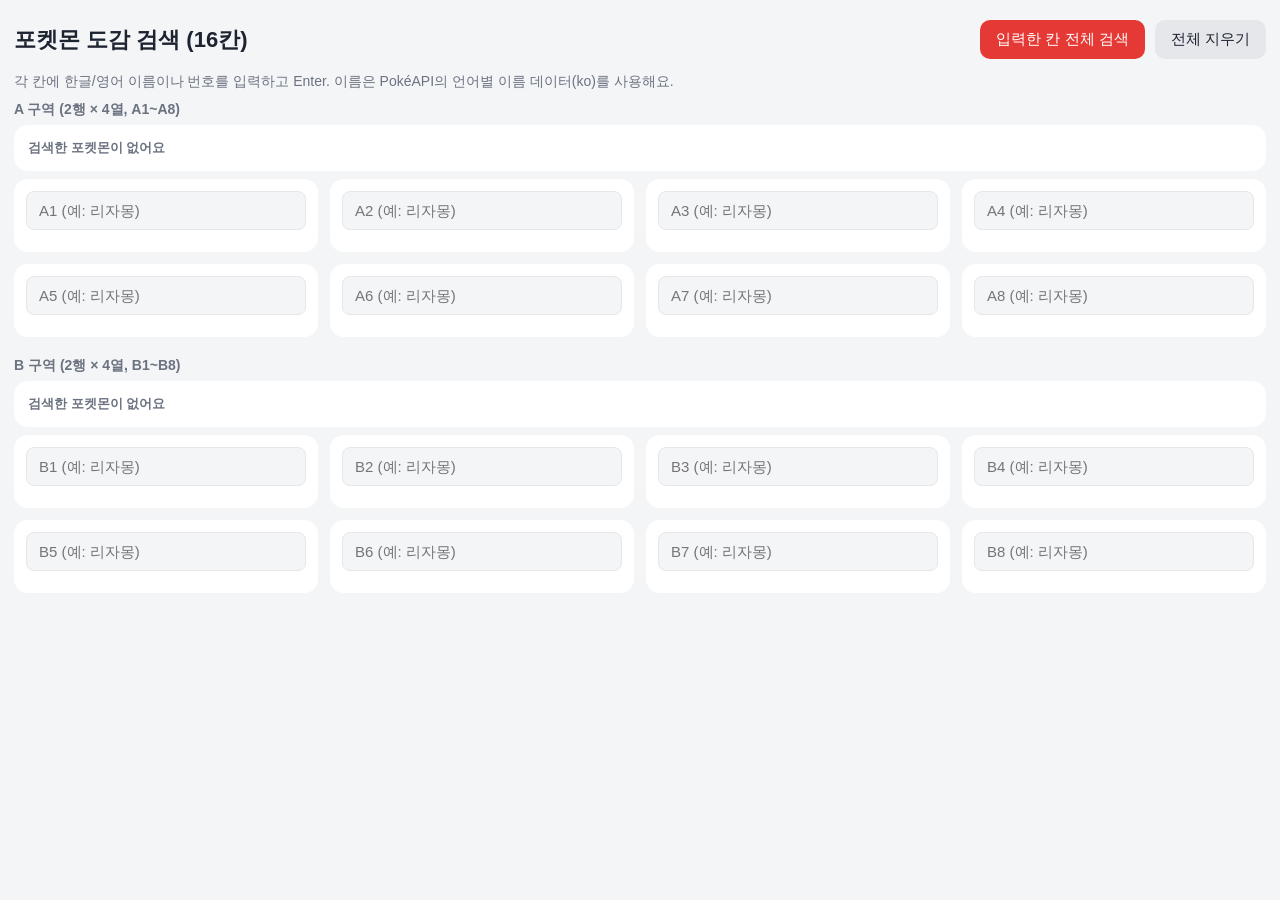
==== index.html @ ca9c8c79 "inital commit" ====
<!DOCTYPE html>
<html lang="ko">
<head>
  <meta charset="utf-8">
  <meta name="viewport" content="width=device-width, initial-scale=1">
  <title>포켓몬 도감 검색 (16칸)</title>
  <style>
    :root { --bg:#f4f5f7; --card:#fff; --text:#1d2330; --muted:#6b7280; --accent:#e53935; --bar:#e5e7eb; color-scheme: light; }
    @media (prefers-color-scheme: dark) {
      :root { --bg:#14171f; --card:#1e232e; --text:#eef0f4; --muted:#9aa3b2; --accent:#ff5a52; --bar:#323a49; color-scheme: dark; }
    }
    * { box-sizing: border-box; }
    body { margin:0; padding:20px 14px 40px; background:var(--bg); color:var(--text);
      font-family:-apple-system,"Apple SD Gothic Neo","Malgun Gothic",sans-serif; }
    header { max-width:none; margin:0 auto 14px; display:flex; flex-wrap:wrap; gap:10px; align-items:center; }
    h1 { font-size:22px; margin:0 auto 0 0; }
    button { padding:10px 16px; font-size:15px; border:0; border-radius:10px; background:var(--accent); color:#fff; cursor:pointer; }
    button.sub { background:var(--bar); color:var(--text); }
    #msg { max-width:none; margin:0 auto 10px; color:var(--muted); font-size:14px; min-height:18px; }
    .rowtitle { font-size:14px; color:var(--muted); font-weight:600; margin:6px 0 6px; }
    .grid { display:grid; gap:12px; grid-template-columns:repeat(4, minmax(0, 1fr)); padding-bottom:6px; margin-bottom:14px; }
    .sum { background:var(--card); border-radius:14px; padding:10px 14px; margin-bottom:8px; font-size:13px; line-height:2; }
    .sum b { color:var(--muted); font-weight:600; margin-right:6px; }
    .sum .chip { font-size:12px; padding:1px 9px; margin:0 2px 0 0; }
    .sum .n { color:var(--muted); font-size:12px; margin-right:10px; }
    .sum .arrow { color:var(--muted); margin:0 4px; }
    .mt { margin:4px 0; font-size:12px; line-height:1.9; }
    .mt b { display:inline-block; min-width:50px; color:var(--muted); font-weight:600; }
    .mt .chip { font-size:11px; padding:1px 8px; margin:0 3px 0 0; }
    .slot { min-width:0; overflow-wrap:anywhere; background:var(--card); border-radius:14px; padding:12px; }
    .slot input { width:100%; padding:10px 12px; font-size:15px; border-radius:8px; border:1px solid var(--bar);
      background:var(--bg); color:var(--text); }
    .res { margin-top:10px; font-size:14px; }
    .err { color:var(--muted); padding:6px 0; }
    .head { display:flex; align-items:center; gap:8px; }
    .head img { width:34%; max-width:96px; aspect-ratio:1; image-rendering:pixelated; object-fit:contain; }
    .no { color:var(--muted); font-size:12px; }
    .name { font-size:19px; font-weight:700; }
    .genus { color:var(--muted); font-size:12px; }
    h2 { font-size:12px; color:var(--muted); margin:10px 0 5px; font-weight:600; }
    .chip { display:inline-block; padding:3px 10px; border-radius:99px; color:#fff; font-size:13px; margin:0 5px 5px 0; }
    .ab { margin:0 5px 5px 0; display:inline-block; padding:3px 10px; border-radius:8px; background:var(--bar); font-size:13px; }
    .abrow { margin-bottom:6px; }
    .abdesc { color:var(--muted); font-size:12px; line-height:1.45; margin:0 0 2px 2px; }
    .ab.hidden::after { content:" (숨특)"; color:var(--muted); font-size:11px; }
    .forms { display:flex; flex-wrap:wrap; gap:5px; }
    .forms button { padding:4px 10px; font-size:12px; border-radius:99px; background:var(--bar); color:var(--text); }
    .forms button.on { background:var(--accent); color:#fff; }
    .stat { display:flex; align-items:center; gap:6px; margin:3px 0; font-size:13px; }
    .stat span:first-child { width:44px; color:var(--muted); }
    .stat span:nth-child(2) { width:28px; text-align:right; font-weight:600; }
    .track { flex:1; height:7px; background:var(--bar); border-radius:4px; overflow:hidden; }
    .fill { height:100%; background:var(--accent); }
    .total { margin-top:5px; font-size:13px; text-align:right; color:var(--muted); }
  </style>
</head>
<body>
<header>
  <h1>포켓몬 도감 검색 (16칸)</h1>
  <button id="all">입력한 칸 전체 검색</button>
  <button id="clear" class="sub">전체 지우기</button>
</header>
<div id="msg">각 칸에 한글/영어 이름이나 번호를 입력하고 Enter. 이름은 PokéAPI의 언어별 이름 데이터(ko)를 사용해요.</div>
<div class="rowtitle">A 구역 (2행 × 4열, A1~A8)</div>
<div class="sum" id="sum1"></div>
<div class="grid" id="grid1"></div>
<div class="rowtitle">B 구역 (2행 × 4열, B1~B8)</div>
<div class="sum" id="sum2"></div>
<div class="grid" id="grid2"></div>

<script>
  const API = "https://pokeapi.co/api/v2";
  const N = 16;
  const TYPE_COLORS = {normal:"#9fa19f",fire:"#e8622c",water:"#3b8fe0",electric:"#e5b800",grass:"#3fa129",ice:"#3ec6e8",
    fighting:"#c03028",poison:"#9141cb",ground:"#a9792a",flying:"#6d9fe8",psychic:"#ee4f8a",bug:"#8fa31a",
    rock:"#a5985a",ghost:"#6a4470",dragon:"#4f60e2",dark:"#50413f",steel:"#5a8ea1",fairy:"#e87fe8"};
  const STAT_KO = {hp:"HP",attack:"공격",defense:"방어","special-attack":"특공","special-defense":"특방",speed:"스피드"};
  const FORM_KO = {mega:"메가",x:"X",y:"Y",gmax:"거다이맥스",alola:"알로라",galar:"가라르",hisui:"히스이",paldea:"팔데아",
    primal:"원시",origin:"오리진",therian:"영물",incarnate:"화신",black:"블랙",white:"화이트",attack:"어택",defense:"디펜스",
    speed:"스피드",sunny:"쾌청",rainy:"빗방울",snowy:"설백",small:"스몰",large:"라지",super:"슈퍼",average:"보통",
    female:"암컷",male:"수컷",ash:"지우",totem:"토템",eternal:"영원",crowned:"검왕/방패왕",zen:"달마",galarian:"가라르",
    complete:"퍼펙트",sword:"소드",shield:"실드",blade:"블레이드","10":"10%",low:"저",hero:"영웅",school:"군집"};
  const TYPE_KO = {normal:"노말",fire:"불꽃",water:"물",electric:"전기",grass:"풀",ice:"얼음",fighting:"격투",poison:"독",
    ground:"땅",flying:"비행",psychic:"에스퍼",bug:"벌레",rock:"바위",ghost:"고스트",dragon:"드래곤",dark:"악",steel:"강철",fairy:"페어리"};
  const cache = {};
  const $ = id => document.getElementById(id);
  const ko = (names, fb) => (names.find(n => n.language.name === "ko") || {}).name || fb;

  async function get(url) {
    if (!cache[url]) cache[url] = fetch(url).then(r => { if (!r.ok) throw new Error(r.status); return r.json(); });
    try { return await cache[url]; } catch (e) { delete cache[url]; throw e; }
  }

  /* ---------- 한글 이름 -> 도감 번호 ---------- */
  async function koreanToId(name) {
    try {
      const r = await fetch("https://beta.pokeapi.co/graphql/v1beta", {
        method: "POST", headers: {"Content-Type":"application/json"},
        body: JSON.stringify({ query: `query($n:String){ pokemonspeciesname(where:{name:{_eq:$n}, language_id:{_eq:3}}){ pokemon_species_id } }`, variables:{n:name} })
      });
      const row = (await r.json()).data.pokemonspeciesname[0];
      if (row) return row.pokemon_species_id;
    } catch {}
    return (await koMap())[name] || null;
  }
  let koMapPromise = null;
  function koMap() {
    if (koMapPromise) return koMapPromise;
    return koMapPromise = (async () => {
      try { const c = localStorage.getItem("koMap"); if (c) return JSON.parse(c); } catch {}
      const items = (await get(`${API}/pokemon-species?limit=2000`)).results, map = {};
      for (let i = 0; i < items.length; i += 40) {
        $("msg").textContent = `한글 이름표 만드는 중... ${i}/${items.length} (처음 한 번만, 브라우저에 저장돼요)`;
        await Promise.all(items.slice(i, i + 40).map(async s => {
          try { const d = await (await fetch(s.url)).json(); const n = ko(d.names, null); if (n) map[n] = d.id; } catch {}
        }));
      }
      $("msg").textContent = "";
      try { localStorage.setItem("koMap", JSON.stringify(map)); } catch {}
      return map;
    })();
  }

  /* ---------- 특성 설명 (한글 우선, 없으면 영어) ---------- */
  function abilityDesc(a) {
    const k = a.flavor_text_entries.filter(f => f.language.name === "ko");
    if (k.length) return k[k.length - 1].flavor_text.replace(/\s+/g, " ");
    const e = a.effect_entries.find(f => f.language.name === "en");
    if (e) return e.short_effect + " (영어)";
    return "설명 없음";
  }

  /* ---------- 타입 상성 (받는 데미지) ---------- */
  function calcMult(types) {
    const m = {};
    Object.keys(TYPE_KO).forEach(k => m[k] = 1);
    types.forEach(t => {
      const r = t.damage_relations;
      r.double_damage_from.forEach(x => m[x.name] *= 2);
      r.half_damage_from.forEach(x => m[x.name] *= 0.5);
      r.no_damage_from.forEach(x => m[x.name] *= 0);
    });
    return m;
  }
  const chipOf = k => `<span class="chip" style="background:${TYPE_COLORS[k]}">${TYPE_KO[k]}</span>`;

  /* ---------- 줄 요약 (많이 맞는 타입 / 많이 때리는 타입) ---------- */
  function updateSummary() {
    [[0, 8, "sum1"], [8, 16, "sum2"]].forEach(([a, b, id]) => {
      const list = slots.slice(a, b).filter(x => x.types);
      const el = $(id);
      if (!list.length) { el.innerHTML = '<b>검색한 포켓몬이 없어요</b>'; return; }
      // 많이 맞는 타입: 이 줄 포켓몬 중 약점(2배 이상)인 수
      const weak = {};
      list.forEach(x => { const m = calcMult(x.types);
        Object.keys(m).forEach(k => { if (m[k] >= 2) weak[k] = (weak[k] || 0) + 1; }); });
      const weakHtml = Object.keys(weak).sort((x, y) => weak[y] - weak[x])
        .map(k => `${chipOf(k)}<span class="n">${weak[k]}마리</span>`).join("") || "없음";
      // 타점: 자속(STAB) 타입으로 굉장한 효과를 낼 수 있는 상대 타입
      const cover = {};
      list.forEach(x => {
        const hit = new Set();
        x.types.forEach(t => t.damage_relations.double_damage_to.forEach(h => hit.add(h.name)));
        hit.forEach(k => cover[k] = (cover[k] || 0) + 1);
      });
      const all = Object.keys(TYPE_KO);
      const has = all.filter(k => cover[k]).sort((a, b) => cover[b] - cover[a]);
      const none = all.filter(k => !cover[k]);
      el.innerHTML = `<div><b>많이 맞는 타입 (${list.length}마리 중 약점인 수)</b>${weakHtml}</div>
      <div><b>타점 있는 타입 (때릴 수 있는 마리 수)</b>${has.map(k => `${chipOf(k)}<span class="n">${cover[k]}마리</span>`).join("") || "없음"}</div>
      <div><b>타점 없는 타입</b>${none.map(chipOf).join("") || "없음 (모든 타입에 타점 있음)"}</div>`;
    });
  }

  function matchupHtml(types) {
    const m = calcMult(types);
    const rows = [["4배 약점", 4], ["2배 약점", 2], ["1/2 저항", 0.5], ["1/4 저항", 0.25], ["무효", 0]];
    const html = rows.map(([label, v]) => {
      const list = Object.keys(m).filter(k => m[k] === v);
      if (!list.length) return "";
      return `<div class="mt"><b>${label}</b>${list.map(k => `<span class="chip" style="background:${TYPE_COLORS[k]}">${TYPE_KO[k]}</span>`).join("")}</div>`;
    }).join("");
    return `<h2>타입 상성 (받는 데미지)</h2>${html || '<div class="mt">특별한 약점/저항 없음</div>'}`;
  }

  /* ---------- 폼 이름 ---------- */
  function formLabel(speciesName, v) {
    if (v.is_default) return "기본";
    const suffix = v.pokemon.name.startsWith(speciesName + "-") ? v.pokemon.name.slice(speciesName.length + 1) : v.pokemon.name;
    return suffix.split("-").map(t => FORM_KO[t] || t).join(" ");
  }

  /* ---------- 슬롯 ---------- */
  const slots = [];
  for (let i = 0; i < N; i++) {
    const el = document.createElement("div");
    el.className = "slot";
    el.innerHTML = `<input placeholder="${i < 8 ? "A" : "B"}${i % 8 + 1} (예: 리자몽)" autocomplete="off"><div class="res"></div>`;
    (i < 8 ? $("grid1") : $("grid2")).appendChild(el);
    const input = el.querySelector("input"), res = el.querySelector(".res");
    input.addEventListener("keydown", e => { if (e.key === "Enter") run(i); });
    slots.push({ input, res, species: null, types: null });
  }

  async function run(i) {
    const s = slots[i], q = s.input.value.trim();
    if (!q) { s.res.innerHTML = ""; s.types = null; updateSummary(); return; }
    s.res.innerHTML = '<div class="err">불러오는 중...</div>';
    try {
      let key = q.toLowerCase().replace(/\s+/g, "-");
      if (/[가-힣]/.test(key)) {
        const id = await koreanToId(key);
        if (!id) throw new Error("not found");
        key = id;
      }
      s.species = await get(`${API}/pokemon-species/${key}`);
      const def = s.species.varieties.find(v => v.is_default) || s.species.varieties[0];
      await show(i, def.pokemon.name);
    } catch (err) {
      s.types = null; updateSummary();
      const nf = ["not found", "404"].includes(String(err.message));
      s.res.innerHTML = `<div class="err">${nf ? "찾지 못했어요. 이름/번호를 확인해 주세요."
        : "API 연결 실패. 미리보기 창이 아니라 다운로드한 파일을 브라우저로 열어 주세요. (" + err.message + ")"}</div>`;
    }
  }

  async function show(i, pokemonName) {
    const s = slots[i], sp = s.species;
    const p = await get(`${API}/pokemon/${pokemonName}`);
    const [types, abilities] = await Promise.all([
      Promise.all(p.types.map(t => get(t.type.url))),
      Promise.all(p.abilities.map(a => get(a.ability.url)))
    ]);
    s.types = types;
    const name = ko(sp.names, sp.name);
    const genus = (sp.genera.find(g => g.language.name === "ko") || {}).genus || "";
    const img = p.sprites.other["official-artwork"].front_default || p.sprites.front_default || "";
    const total = p.stats.reduce((a, x) => a + x.base_stat, 0);

    const formsHtml = sp.varieties.length > 1 ? `<h2>폼 (${sp.varieties.length})</h2><div class="forms">` +
      sp.varieties.map(v => `<button class="${v.pokemon.name === pokemonName ? "on" : ""}" data-f="${v.pokemon.name}">${formLabel(sp.name, v)}</button>`).join("") + "</div>" : "";

    s.res.innerHTML = `
    <div class="head">
      <img src="${img}" alt="${name}">
      <div><div class="no">No.${String(sp.id).padStart(4, "0")}</div>
      <div class="name">${name}</div>
      <div class="genus">${genus} · ${p.name}</div></div>
    </div>
    ${formsHtml}
    <h2>타입</h2>${types.map(t => `<span class="chip" style="background:${TYPE_COLORS[t.name] || "#777"}">${ko(t.names, t.name)}</span>`).join("")}
    ${matchupHtml(types)}
    <h2>특성</h2>${abilities.map((a, k) => `<div class="abrow"><span class="ab ${p.abilities[k].is_hidden ? "hidden" : ""}">${ko(a.names, a.name)}</span><div class="abdesc">${abilityDesc(a)}</div></div>`).join("")}
    <h2>종족값</h2>${p.stats.map(x => `<div class="stat"><span>${STAT_KO[x.stat.name]}</span><span>${x.base_stat}</span>
      <div class="track"><div class="fill" style="width:${Math.min(100, x.base_stat / 255 * 100)}%"></div></div></div>`).join("")}
    <div class="total">합계 ${total}</div>`;
    updateSummary();
    s.res.querySelectorAll("[data-f]").forEach(b => b.addEventListener("click", () => show(i, b.dataset.f).catch(() => {})));
  }

  $("all").addEventListener("click", () => slots.forEach((_, i) => run(i)));
  $("clear").addEventListener("click", () => { slots.forEach(s => { s.input.value = ""; s.res.innerHTML = ""; s.species = null; s.types = null; }); updateSummary(); });
  updateSummary();
</script>
</body>
</html>
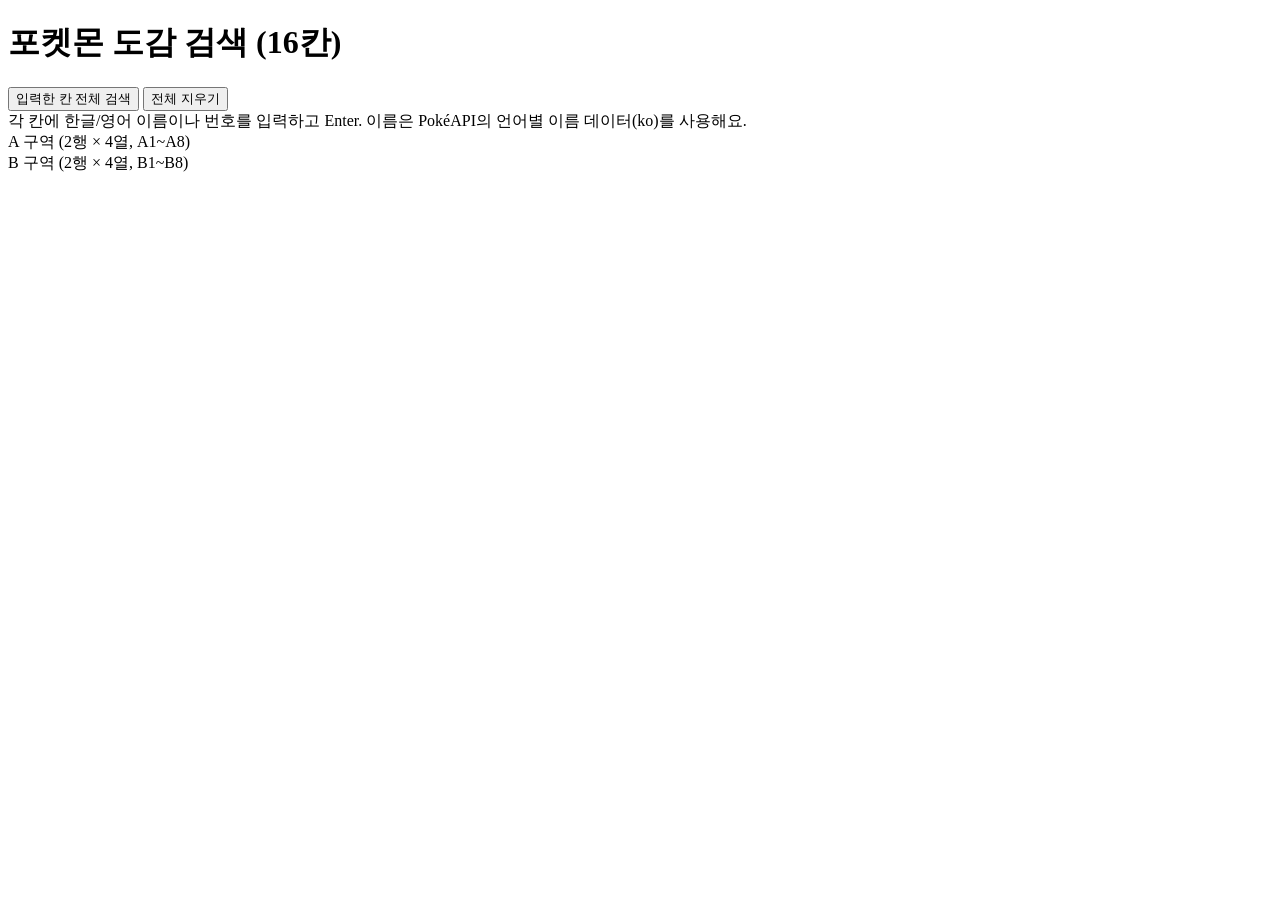
==== commit 0fae574d: "2htmlre" ====
--- a/index.html
+++ b/index.html
@@ -4,55 +4,7 @@
   <meta charset="utf-8">
   <meta name="viewport" content="width=device-width, initial-scale=1">
   <title>포켓몬 도감 검색 (16칸)</title>
-  <style>
-    :root { --bg:#f4f5f7; --card:#fff; --text:#1d2330; --muted:#6b7280; --accent:#e53935; --bar:#e5e7eb; color-scheme: light; }
-    @media (prefers-color-scheme: dark) {
-      :root { --bg:#14171f; --card:#1e232e; --text:#eef0f4; --muted:#9aa3b2; --accent:#ff5a52; --bar:#323a49; color-scheme: dark; }
-    }
-    * { box-sizing: border-box; }
-    body { margin:0; padding:20px 14px 40px; background:var(--bg); color:var(--text);
-      font-family:-apple-system,"Apple SD Gothic Neo","Malgun Gothic",sans-serif; }
-    header { max-width:none; margin:0 auto 14px; display:flex; flex-wrap:wrap; gap:10px; align-items:center; }
-    h1 { font-size:22px; margin:0 auto 0 0; }
-    button { padding:10px 16px; font-size:15px; border:0; border-radius:10px; background:var(--accent); color:#fff; cursor:pointer; }
-    button.sub { background:var(--bar); color:var(--text); }
-    #msg { max-width:none; margin:0 auto 10px; color:var(--muted); font-size:14px; min-height:18px; }
-    .rowtitle { font-size:14px; color:var(--muted); font-weight:600; margin:6px 0 6px; }
-    .grid { display:grid; gap:12px; grid-template-columns:repeat(4, minmax(0, 1fr)); padding-bottom:6px; margin-bottom:14px; }
-    .sum { background:var(--card); border-radius:14px; padding:10px 14px; margin-bottom:8px; font-size:13px; line-height:2; }
-    .sum b { color:var(--muted); font-weight:600; margin-right:6px; }
-    .sum .chip { font-size:12px; padding:1px 9px; margin:0 2px 0 0; }
-    .sum .n { color:var(--muted); font-size:12px; margin-right:10px; }
-    .sum .arrow { color:var(--muted); margin:0 4px; }
-    .mt { margin:4px 0; font-size:12px; line-height:1.9; }
-    .mt b { display:inline-block; min-width:50px; color:var(--muted); font-weight:600; }
-    .mt .chip { font-size:11px; padding:1px 8px; margin:0 3px 0 0; }
-    .slot { min-width:0; overflow-wrap:anywhere; background:var(--card); border-radius:14px; padding:12px; }
-    .slot input { width:100%; padding:10px 12px; font-size:15px; border-radius:8px; border:1px solid var(--bar);
-      background:var(--bg); color:var(--text); }
-    .res { margin-top:10px; font-size:14px; }
-    .err { color:var(--muted); padding:6px 0; }
-    .head { display:flex; align-items:center; gap:8px; }
-    .head img { width:34%; max-width:96px; aspect-ratio:1; image-rendering:pixelated; object-fit:contain; }
-    .no { color:var(--muted); font-size:12px; }
-    .name { font-size:19px; font-weight:700; }
-    .genus { color:var(--muted); font-size:12px; }
-    h2 { font-size:12px; color:var(--muted); margin:10px 0 5px; font-weight:600; }
-    .chip { display:inline-block; padding:3px 10px; border-radius:99px; color:#fff; font-size:13px; margin:0 5px 5px 0; }
-    .ab { margin:0 5px 5px 0; display:inline-block; padding:3px 10px; border-radius:8px; background:var(--bar); font-size:13px; }
-    .abrow { margin-bottom:6px; }
-    .abdesc { color:var(--muted); font-size:12px; line-height:1.45; margin:0 0 2px 2px; }
-    .ab.hidden::after { content:" (숨특)"; color:var(--muted); font-size:11px; }
-    .forms { display:flex; flex-wrap:wrap; gap:5px; }
-    .forms button { padding:4px 10px; font-size:12px; border-radius:99px; background:var(--bar); color:var(--text); }
-    .forms button.on { background:var(--accent); color:#fff; }
-    .stat { display:flex; align-items:center; gap:6px; margin:3px 0; font-size:13px; }
-    .stat span:first-child { width:44px; color:var(--muted); }
-    .stat span:nth-child(2) { width:28px; text-align:right; font-weight:600; }
-    .track { flex:1; height:7px; background:var(--bar); border-radius:4px; overflow:hidden; }
-    .fill { height:100%; background:var(--accent); }
-    .total { margin-top:5px; font-size:13px; text-align:right; color:var(--muted); }
-  </style>
+  <link rel="stylesheet" href="style.css">
 </head>
 <body>
 <header>
@@ -68,199 +20,6 @@
 <div class="sum" id="sum2"></div>
 <div class="grid" id="grid2"></div>
 
-<script>
-  const API = "https://pokeapi.co/api/v2";
-  const N = 16;
-  const TYPE_COLORS = {normal:"#9fa19f",fire:"#e8622c",water:"#3b8fe0",electric:"#e5b800",grass:"#3fa129",ice:"#3ec6e8",
-    fighting:"#c03028",poison:"#9141cb",ground:"#a9792a",flying:"#6d9fe8",psychic:"#ee4f8a",bug:"#8fa31a",
-    rock:"#a5985a",ghost:"#6a4470",dragon:"#4f60e2",dark:"#50413f",steel:"#5a8ea1",fairy:"#e87fe8"};
-  const STAT_KO = {hp:"HP",attack:"공격",defense:"방어","special-attack":"특공","special-defense":"특방",speed:"스피드"};
-  const FORM_KO = {mega:"메가",x:"X",y:"Y",gmax:"거다이맥스",alola:"알로라",galar:"가라르",hisui:"히스이",paldea:"팔데아",
-    primal:"원시",origin:"오리진",therian:"영물",incarnate:"화신",black:"블랙",white:"화이트",attack:"어택",defense:"디펜스",
-    speed:"스피드",sunny:"쾌청",rainy:"빗방울",snowy:"설백",small:"스몰",large:"라지",super:"슈퍼",average:"보통",
-    female:"암컷",male:"수컷",ash:"지우",totem:"토템",eternal:"영원",crowned:"검왕/방패왕",zen:"달마",galarian:"가라르",
-    complete:"퍼펙트",sword:"소드",shield:"실드",blade:"블레이드","10":"10%",low:"저",hero:"영웅",school:"군집"};
-  const TYPE_KO = {normal:"노말",fire:"불꽃",water:"물",electric:"전기",grass:"풀",ice:"얼음",fighting:"격투",poison:"독",
-    ground:"땅",flying:"비행",psychic:"에스퍼",bug:"벌레",rock:"바위",ghost:"고스트",dragon:"드래곤",dark:"악",steel:"강철",fairy:"페어리"};
-  const cache = {};
-  const $ = id => document.getElementById(id);
-  const ko = (names, fb) => (names.find(n => n.language.name === "ko") || {}).name || fb;
-
-  async function get(url) {
-    if (!cache[url]) cache[url] = fetch(url).then(r => { if (!r.ok) throw new Error(r.status); return r.json(); });
-    try { return await cache[url]; } catch (e) { delete cache[url]; throw e; }
-  }
-
-  /* ---------- 한글 이름 -> 도감 번호 ---------- */
-  async function koreanToId(name) {
-    try {
-      const r = await fetch("https://beta.pokeapi.co/graphql/v1beta", {
-        method: "POST", headers: {"Content-Type":"application/json"},
-        body: JSON.stringify({ query: `query($n:String){ pokemonspeciesname(where:{name:{_eq:$n}, language_id:{_eq:3}}){ pokemon_species_id } }`, variables:{n:name} })
-      });
-      const row = (await r.json()).data.pokemonspeciesname[0];
-      if (row) return row.pokemon_species_id;
-    } catch {}
-    return (await koMap())[name] || null;
-  }
-  let koMapPromise = null;
-  function koMap() {
-    if (koMapPromise) return koMapPromise;
-    return koMapPromise = (async () => {
-      try { const c = localStorage.getItem("koMap"); if (c) return JSON.parse(c); } catch {}
-      const items = (await get(`${API}/pokemon-species?limit=2000`)).results, map = {};
-      for (let i = 0; i < items.length; i += 40) {
-        $("msg").textContent = `한글 이름표 만드는 중... ${i}/${items.length} (처음 한 번만, 브라우저에 저장돼요)`;
-        await Promise.all(items.slice(i, i + 40).map(async s => {
-          try { const d = await (await fetch(s.url)).json(); const n = ko(d.names, null); if (n) map[n] = d.id; } catch {}
-        }));
-      }
-      $("msg").textContent = "";
-      try { localStorage.setItem("koMap", JSON.stringify(map)); } catch {}
-      return map;
-    })();
-  }
-
-  /* ---------- 특성 설명 (한글 우선, 없으면 영어) ---------- */
-  function abilityDesc(a) {
-    const k = a.flavor_text_entries.filter(f => f.language.name === "ko");
-    if (k.length) return k[k.length - 1].flavor_text.replace(/\s+/g, " ");
-    const e = a.effect_entries.find(f => f.language.name === "en");
-    if (e) return e.short_effect + " (영어)";
-    return "설명 없음";
-  }
-
-  /* ---------- 타입 상성 (받는 데미지) ---------- */
-  function calcMult(types) {
-    const m = {};
-    Object.keys(TYPE_KO).forEach(k => m[k] = 1);
-    types.forEach(t => {
-      const r = t.damage_relations;
-      r.double_damage_from.forEach(x => m[x.name] *= 2);
-      r.half_damage_from.forEach(x => m[x.name] *= 0.5);
-      r.no_damage_from.forEach(x => m[x.name] *= 0);
-    });
-    return m;
-  }
-  const chipOf = k => `<span class="chip" style="background:${TYPE_COLORS[k]}">${TYPE_KO[k]}</span>`;
-
-  /* ---------- 줄 요약 (많이 맞는 타입 / 많이 때리는 타입) ---------- */
-  function updateSummary() {
-    [[0, 8, "sum1"], [8, 16, "sum2"]].forEach(([a, b, id]) => {
-      const list = slots.slice(a, b).filter(x => x.types);
-      const el = $(id);
-      if (!list.length) { el.innerHTML = '<b>검색한 포켓몬이 없어요</b>'; return; }
-      // 많이 맞는 타입: 이 줄 포켓몬 중 약점(2배 이상)인 수
-      const weak = {};
-      list.forEach(x => { const m = calcMult(x.types);
-        Object.keys(m).forEach(k => { if (m[k] >= 2) weak[k] = (weak[k] || 0) + 1; }); });
-      const weakHtml = Object.keys(weak).sort((x, y) => weak[y] - weak[x])
-        .map(k => `${chipOf(k)}<span class="n">${weak[k]}마리</span>`).join("") || "없음";
-      // 타점: 자속(STAB) 타입으로 굉장한 효과를 낼 수 있는 상대 타입
-      const cover = {};
-      list.forEach(x => {
-        const hit = new Set();
-        x.types.forEach(t => t.damage_relations.double_damage_to.forEach(h => hit.add(h.name)));
-        hit.forEach(k => cover[k] = (cover[k] || 0) + 1);
-      });
-      const all = Object.keys(TYPE_KO);
-      const has = all.filter(k => cover[k]).sort((a, b) => cover[b] - cover[a]);
-      const none = all.filter(k => !cover[k]);
-      el.innerHTML = `<div><b>많이 맞는 타입 (${list.length}마리 중 약점인 수)</b>${weakHtml}</div>
-      <div><b>타점 있는 타입 (때릴 수 있는 마리 수)</b>${has.map(k => `${chipOf(k)}<span class="n">${cover[k]}마리</span>`).join("") || "없음"}</div>
-      <div><b>타점 없는 타입</b>${none.map(chipOf).join("") || "없음 (모든 타입에 타점 있음)"}</div>`;
-    });
-  }
-
-  function matchupHtml(types) {
-    const m = calcMult(types);
-    const rows = [["4배 약점", 4], ["2배 약점", 2], ["1/2 저항", 0.5], ["1/4 저항", 0.25], ["무효", 0]];
-    const html = rows.map(([label, v]) => {
-      const list = Object.keys(m).filter(k => m[k] === v);
-      if (!list.length) return "";
-      return `<div class="mt"><b>${label}</b>${list.map(k => `<span class="chip" style="background:${TYPE_COLORS[k]}">${TYPE_KO[k]}</span>`).join("")}</div>`;
-    }).join("");
-    return `<h2>타입 상성 (받는 데미지)</h2>${html || '<div class="mt">특별한 약점/저항 없음</div>'}`;
-  }
-
-  /* ---------- 폼 이름 ---------- */
-  function formLabel(speciesName, v) {
-    if (v.is_default) return "기본";
-    const suffix = v.pokemon.name.startsWith(speciesName + "-") ? v.pokemon.name.slice(speciesName.length + 1) : v.pokemon.name;
-    return suffix.split("-").map(t => FORM_KO[t] || t).join(" ");
-  }
-
-  /* ---------- 슬롯 ---------- */
-  const slots = [];
-  for (let i = 0; i < N; i++) {
-    const el = document.createElement("div");
-    el.className = "slot";
-    el.innerHTML = `<input placeholder="${i < 8 ? "A" : "B"}${i % 8 + 1} (예: 리자몽)" autocomplete="off"><div class="res"></div>`;
-    (i < 8 ? $("grid1") : $("grid2")).appendChild(el);
-    const input = el.querySelector("input"), res = el.querySelector(".res");
-    input.addEventListener("keydown", e => { if (e.key === "Enter") run(i); });
-    slots.push({ input, res, species: null, types: null });
-  }
-
-  async function run(i) {
-    const s = slots[i], q = s.input.value.trim();
-    if (!q) { s.res.innerHTML = ""; s.types = null; updateSummary(); return; }
-    s.res.innerHTML = '<div class="err">불러오는 중...</div>';
-    try {
-      let key = q.toLowerCase().replace(/\s+/g, "-");
-      if (/[가-힣]/.test(key)) {
-        const id = await koreanToId(key);
-        if (!id) throw new Error("not found");
-        key = id;
-      }
-      s.species = await get(`${API}/pokemon-species/${key}`);
-      const def = s.species.varieties.find(v => v.is_default) || s.species.varieties[0];
-      await show(i, def.pokemon.name);
-    } catch (err) {
-      s.types = null; updateSummary();
-      const nf = ["not found", "404"].includes(String(err.message));
-      s.res.innerHTML = `<div class="err">${nf ? "찾지 못했어요. 이름/번호를 확인해 주세요."
-        : "API 연결 실패. 미리보기 창이 아니라 다운로드한 파일을 브라우저로 열어 주세요. (" + err.message + ")"}</div>`;
-    }
-  }
-
-  async function show(i, pokemonName) {
-    const s = slots[i], sp = s.species;
-    const p = await get(`${API}/pokemon/${pokemonName}`);
-    const [types, abilities] = await Promise.all([
-      Promise.all(p.types.map(t => get(t.type.url))),
-      Promise.all(p.abilities.map(a => get(a.ability.url)))
-    ]);
-    s.types = types;
-    const name = ko(sp.names, sp.name);
-    const genus = (sp.genera.find(g => g.language.name === "ko") || {}).genus || "";
-    const img = p.sprites.other["official-artwork"].front_default || p.sprites.front_default || "";
-    const total = p.stats.reduce((a, x) => a + x.base_stat, 0);
-
-    const formsHtml = sp.varieties.length > 1 ? `<h2>폼 (${sp.varieties.length})</h2><div class="forms">` +
-      sp.varieties.map(v => `<button class="${v.pokemon.name === pokemonName ? "on" : ""}" data-f="${v.pokemon.name}">${formLabel(sp.name, v)}</button>`).join("") + "</div>" : "";
-
-    s.res.innerHTML = `
-    <div class="head">
-      <img src="${img}" alt="${name}">
-      <div><div class="no">No.${String(sp.id).padStart(4, "0")}</div>
-      <div class="name">${name}</div>
-      <div class="genus">${genus} · ${p.name}</div></div>
-    </div>
-    ${formsHtml}
-    <h2>타입</h2>${types.map(t => `<span class="chip" style="background:${TYPE_COLORS[t.name] || "#777"}">${ko(t.names, t.name)}</span>`).join("")}
-    ${matchupHtml(types)}
-    <h2>특성</h2>${abilities.map((a, k) => `<div class="abrow"><span class="ab ${p.abilities[k].is_hidden ? "hidden" : ""}">${ko(a.names, a.name)}</span><div class="abdesc">${abilityDesc(a)}</div></div>`).join("")}
-    <h2>종족값</h2>${p.stats.map(x => `<div class="stat"><span>${STAT_KO[x.stat.name]}</span><span>${x.base_stat}</span>
-      <div class="track"><div class="fill" style="width:${Math.min(100, x.base_stat / 255 * 100)}%"></div></div></div>`).join("")}
-    <div class="total">합계 ${total}</div>`;
-    updateSummary();
-    s.res.querySelectorAll("[data-f]").forEach(b => b.addEventListener("click", () => show(i, b.dataset.f).catch(() => {})));
-  }
-
-  $("all").addEventListener("click", () => slots.forEach((_, i) => run(i)));
-  $("clear").addEventListener("click", () => { slots.forEach(s => { s.input.value = ""; s.res.innerHTML = ""; s.species = null; s.types = null; }); updateSummary(); });
-  updateSummary();
-</script>
+<script src="script.js"></script>
 </body>
 </html>
